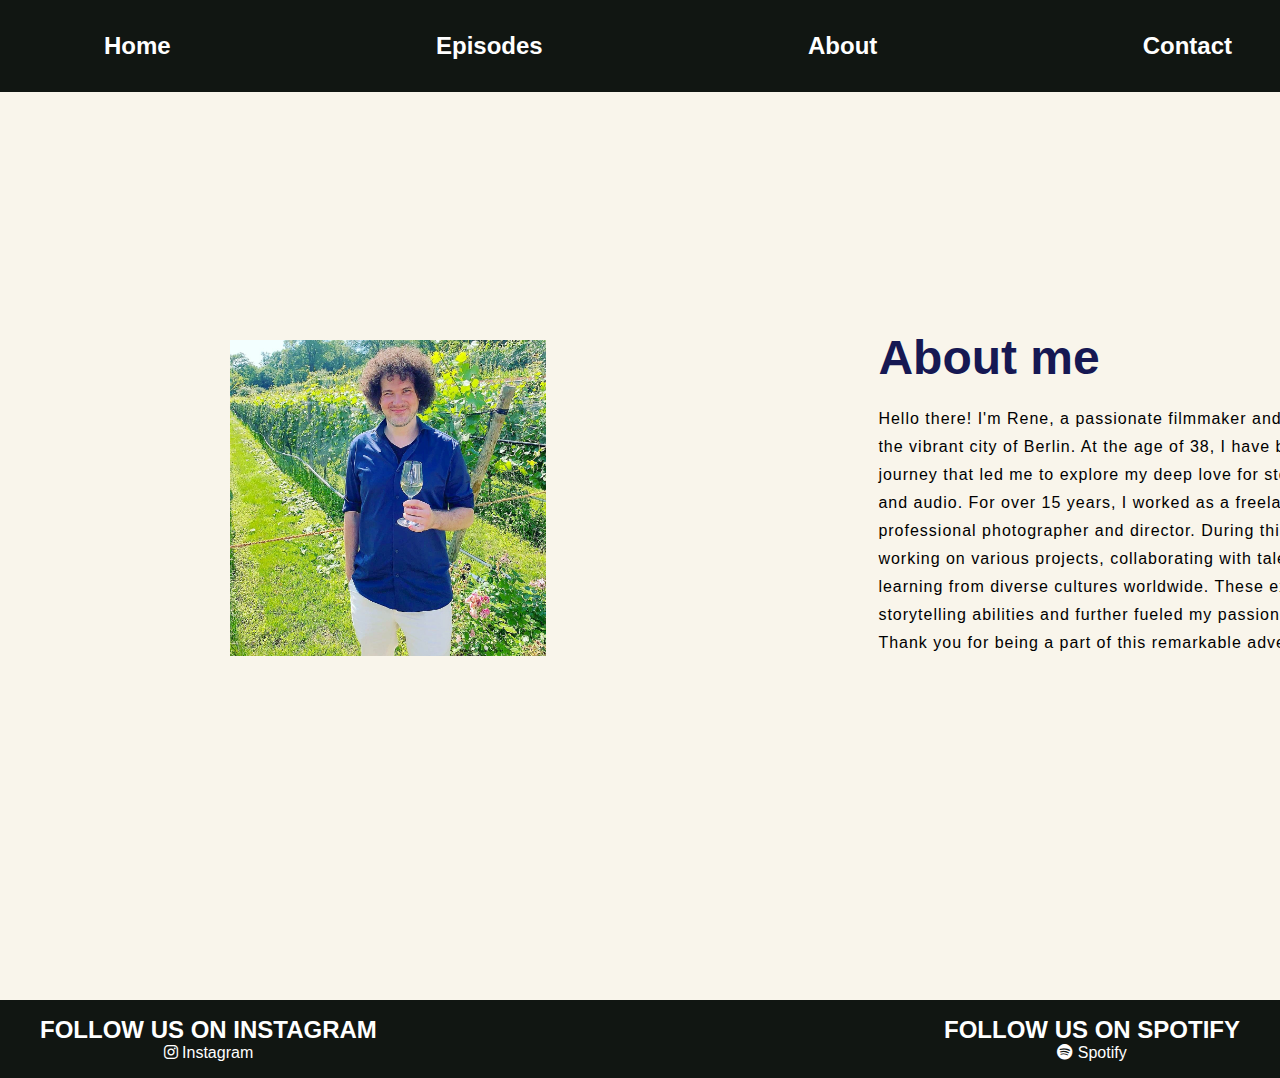
==== HTML/about.html @ 92fa5f84 "Add files via upload" ====
<!DOCTYPE html>
<html lang="en">
  <head>
    <meta charset="UTF-8" />
    <meta name="viewport" content="width=device-width, initial-scale=1.0" />
    <title>About me</title>
    <link rel="stylesheet" href="/css/general.css">
    <link rel="stylesheet" href="/css/about.css">
    <link rel="stylesheet" href="https://cdnjs.cloudflare.com/ajax/libs/font-awesome/6.0.0-beta3/css/all.min.css">
  </head>
  <body>

    <!-- Navbar -->
    <nav class="navbar">
      <div class="container">
        <ul class="nav-links">
          <li>
            <a href="/index.html">Home</a>
          </li>
          <li>
            <a href="/html/episodes.html">Episodes</a>
          </li>
          <li>
            <a href="#about">About</a>
          </li>
          <li>
            <a href="#">Contact</a>
          </li>
        </ul>
      </div>
    </nav>

    <!-- About Section -->
    <section class="about">
      <div class="rene-img"><img src="/image/rene.jpg" alt="rene" /></div>
      <div class="rene-text">
        <h1>About me</h1>
        <p>
          Hello there! I'm Rene, a passionate filmmaker and podcast creator
          based in the vibrant city of Berlin. At the age of 38, I have been on
          an incredible journey that led me to explore my deep love for
          storytelling through visuals and audio. For over 15 years, I worked as
          a freelancer, honing my skills as a professional photographer and
          director. During this time, I had the privilege of working on various
          projects, collaborating with talented individuals, and learning from
          diverse cultures worldwide. These experiences enriched my storytelling
          abilities and further fueled my passion for visual storytelling. Thank
          you for being a part of this remarkable adventure.
        </p>
      </div>
    </section>

    <!-- Footer Section -->
    <footer class="footer">
      <div class="container">
        <div class="footer-content">
          <div class="left-side">
            <p>FOLLOW US ON INSTAGRAM</p>
            <a href="https://www.instagram.com/rene_bork/" target="_blank">
              <i class="fab fa-instagram"></i> Instagram</a>
          </div>
          <div class="right-side">
            <p>FOLLOW US ON SPOTIFY</p>
            <a href="https://open.spotify.com/show/4Milxwlzs8b3gDhDCm1nlG" target="_blank">
              <i class="fab fa-spotify"></i> Spotify</a>
          </div>
        </div>
      </div>
    </footer>
  </body>
</html>
---- css/general.css ----
body {
  margin: 0;
  padding: 0;
  font-family: Arial, sans-serif;
  background-color: #f9f5eb;
} 

/* Navbar */
.navbar {
  background-color: #111612;
  padding: 1rem;
  position: fixed;
  top: 0;
  left: 0;
  width: 100%;
}
.container {
  max-width: 1200px;
  margin: 0 auto;
  padding: 0 1rem;
}
.nav-links {
  list-style: none;
  display: flex;
  justify-content: space-between;
}
.nav-links li {
  margin-right: 1rem;
}
.nav-links a {
  color: #fff;
  text-decoration: none;
  font-size: 1.5rem;
  padding: 0.5rem;
  font-weight: bold;
} 

/* Footer Section */
.footer {
  background-color: #111612;
  color: #fff;
  text-align: center;
  padding: 1rem 0;
}
.footer-content {
  display: flex;
  justify-content: space-between;
  align-items: center;
}
.footer-content p {
  font-size: 1.5rem;
  font-weight: bold;
  margin: 0;
}
.footer-content a {
  color: #fff;
  text-decoration: none;
} 

/* Responsive Styles Footer */
@media screen and (max-width: 768px) {
  .footer-content {
    flex-direction: column;
  }
}
---- css/about.css ----
/* About Section*/
.about {
  height: 100vh;
  width: 100%;
  padding: 50px 18%;
  background-color: #f9f5eb;
  display: grid;
  grid-template-columns: repeat(2, 1fr);
  align-items: center;
  gap: 1rem;
}
.rene-img img {
  height: auto;
  max-width: 100%;
  width: 50%;
}
.rene-text h1 {
  color: #161853;
  font-size: 48px;
  margin-bottom: 20px;
}
.rene-text p {
  color: #000000;
  letter-spacing: 1px;
  line-height: 28px;
  font-size: 16px;
  margin-bottom: 45px;
} 

/* Responsive Styles About Page */
@media screen and (max-width: 768px) {
  .about {
    grid-template-columns: 1fr;
    text-align: center;
  }
  .about-img img {
    margin-bottom: 2rem;
  }
  .about-text h1 {
    font-size: 36px;
  }
  .about-text p {
    font-size: 14px;
  }
}
@media screen and (max-width: 480px) {
  .about-text p {
    line-height: 24px;
  }
}
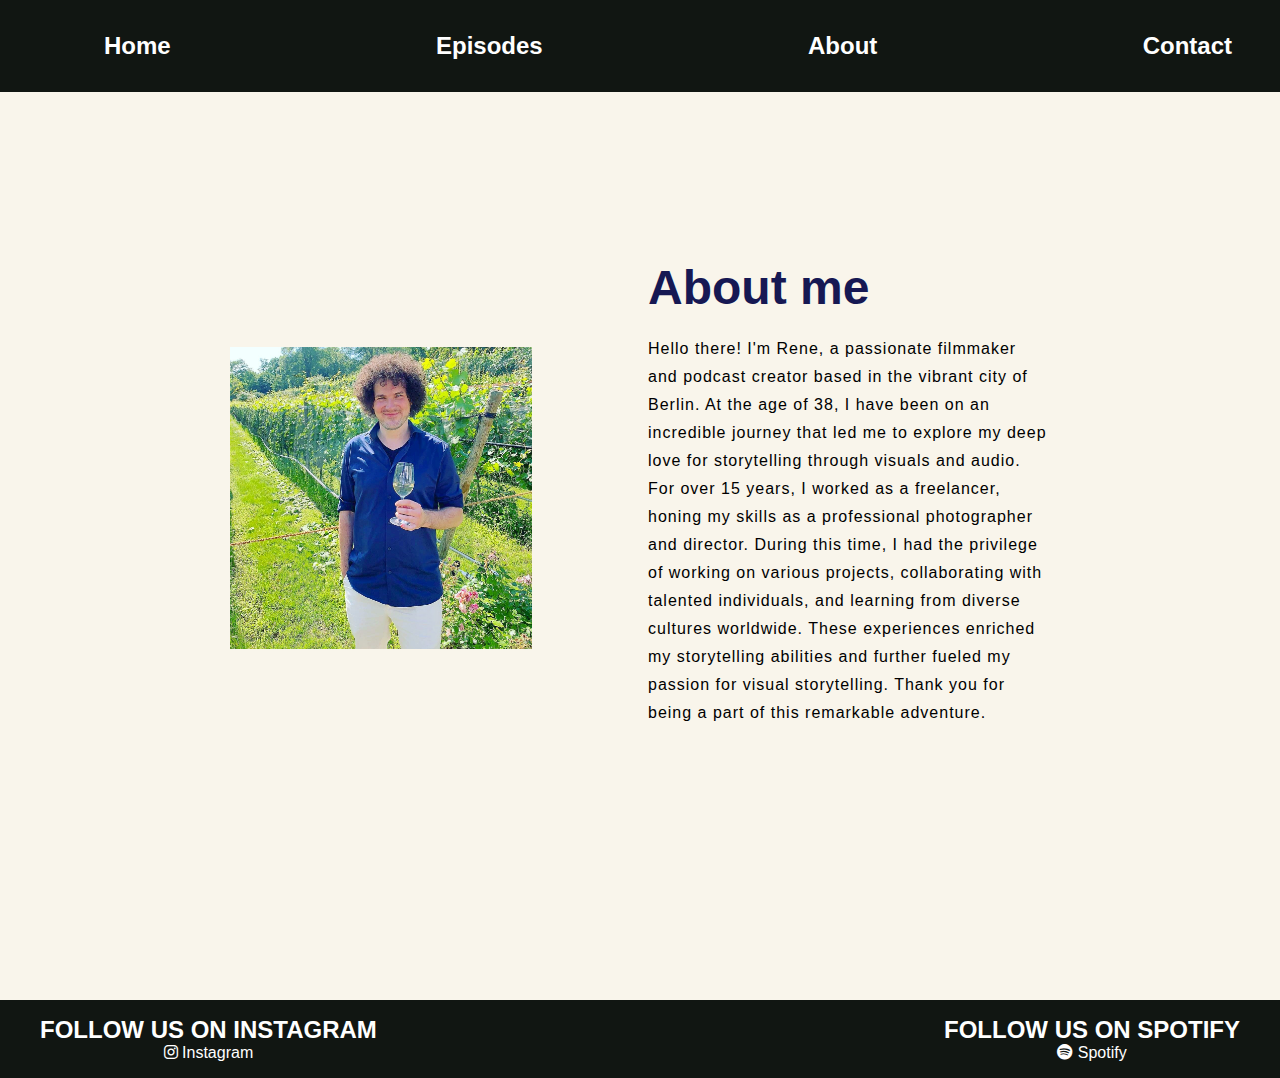
==== commit e74b543a: "changed the href" ====
--- a/HTML/about.html
+++ b/HTML/about.html
@@ -18,13 +18,13 @@
             <a href="/index.html">Home</a>
           </li>
           <li>
-            <a href="/html/episodes.html">Episodes</a>
+            <a href="/HTML/episodes.html">Episodes</a>
           </li>
           <li>
             <a href="#about">About</a>
           </li>
           <li>
-            <a href="#">Contact</a>
+            <a href="/HTML/contact.html">Contact</a>
           </li>
         </ul>
       </div>
--- a/css/general.css
+++ b/css/general.css
@@ -63,3 +63,15 @@
     flex-direction: column;
   }
 }
+/* Responsive Styles for Navbar */
+@media screen and (max-width: 768px) {
+  .nav-links {
+    flex-direction: column;
+    align-items: flex-start;
+  }
+
+  .nav-links li {
+    margin-right: 0;
+    margin-bottom: 0.5rem;
+  }
+}--- a/css/about.css
+++ b/css/about.css
@@ -1,7 +1,6 @@
 /* About Section*/
 .about {
   height: 100vh;
-  width: 100%;
   padding: 50px 18%;
   background-color: #f9f5eb;
   display: grid;
@@ -12,7 +11,7 @@
 .rene-img img {
   height: auto;
   max-width: 100%;
-  width: 50%;
+  width: 75%;
 }
 .rene-text h1 {
   color: #161853;
@@ -32,6 +31,7 @@
   .about {
     grid-template-columns: 1fr;
     text-align: center;
+    height: unset;
   }
   .about-img img {
     margin-bottom: 2rem;
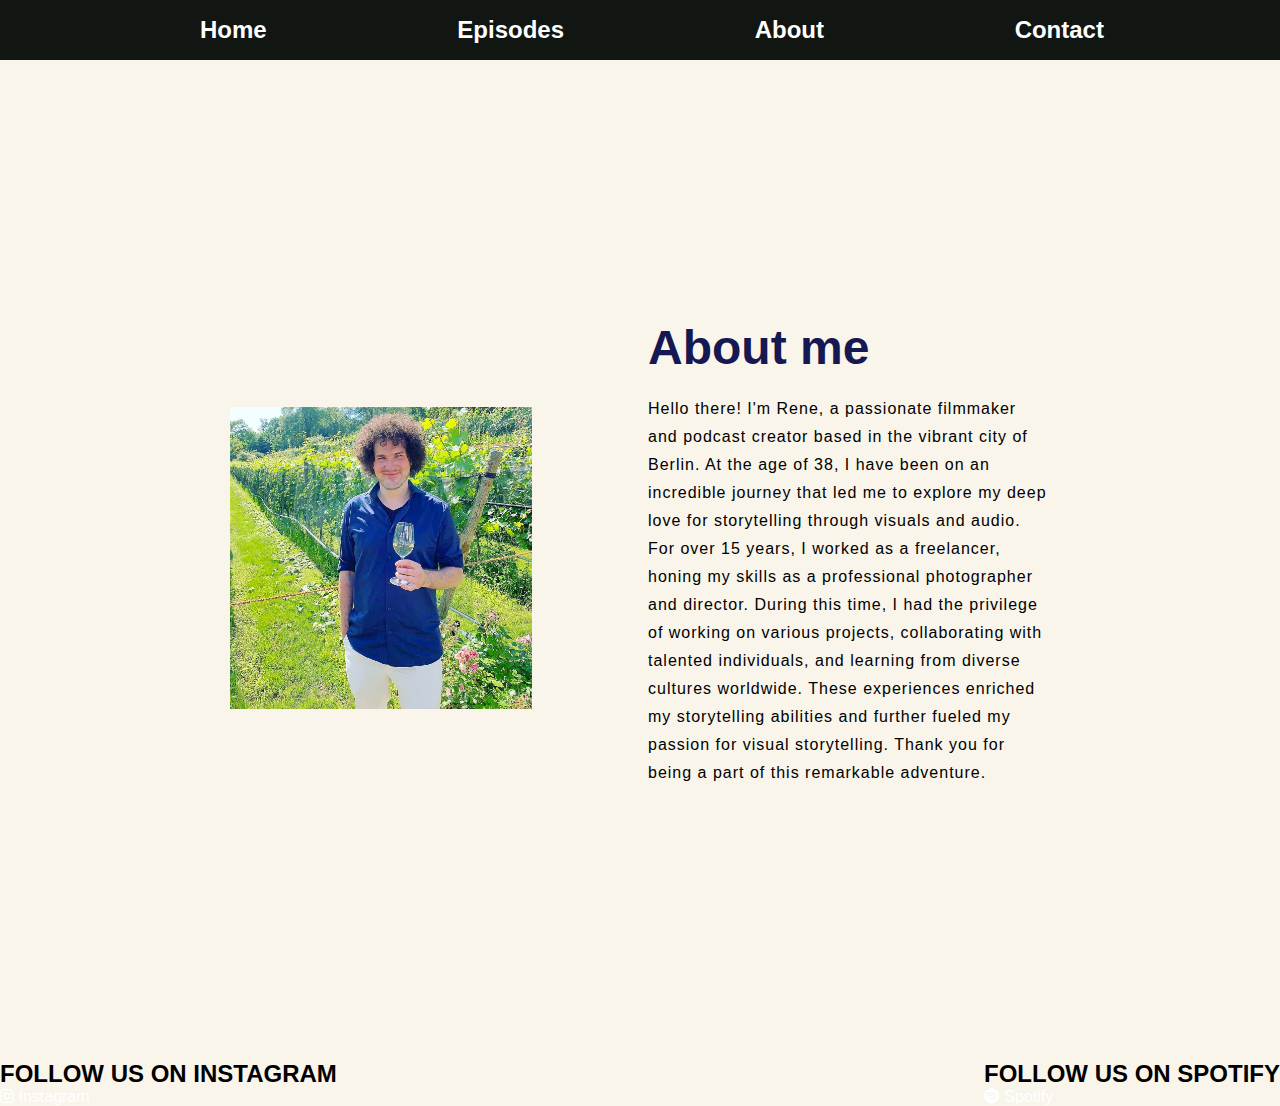
==== commit d4b48c79: "changend navbar and footer + css href" ====
--- a/HTML/about.html
+++ b/HTML/about.html
@@ -4,31 +4,29 @@
     <meta charset="UTF-8" />
     <meta name="viewport" content="width=device-width, initial-scale=1.0" />
     <title>About me</title>
-    <link rel="stylesheet" href="/css/general.css">
-    <link rel="stylesheet" href="/css/about.css">
+    <link rel="stylesheet" href="../css/general.css">
+    <link rel="stylesheet" href="../css/about.css">
     <link rel="stylesheet" href="https://cdnjs.cloudflare.com/ajax/libs/font-awesome/6.0.0-beta3/css/all.min.css">
   </head>
   <body>
 
     <!-- Navbar -->
     <nav class="navbar">
-      <div class="container">
-        <ul class="nav-links">
-          <li>
-            <a href="/index.html">Home</a>
-          </li>
-          <li>
-            <a href="/HTML/episodes.html">Episodes</a>
-          </li>
-          <li>
-            <a href="#about">About</a>
-          </li>
-          <li>
-            <a href="/HTML/contact.html">Contact</a>
-          </li>
-        </ul>
-      </div>
-    </nav>
+      <ul class="nav-links">
+        <li>
+          <a href="../index.html">Home</a>
+        </li>
+        <li>
+          <a href="../HTML/episodes.html">Episodes</a>
+        </li>
+        <li>
+          <a href="#about">About</a>
+        </li>
+        <li>
+          <a href="../HTML/contact.html">Contact</a>
+        </li>
+      </ul>
+  </nav>
 
     <!-- About Section -->
     <section class="about">
@@ -51,21 +49,19 @@
     </section>
 
     <!-- Footer Section -->
-    <footer class="footer">
-      <div class="container">
-        <div class="footer-content">
-          <div class="left-side">
-            <p>FOLLOW US ON INSTAGRAM</p>
-            <a href="https://www.instagram.com/rene_bork/" target="_blank">
-              <i class="fab fa-instagram"></i> Instagram</a>
-          </div>
-          <div class="right-side">
-            <p>FOLLOW US ON SPOTIFY</p>
-            <a href="https://open.spotify.com/show/4Milxwlzs8b3gDhDCm1nlG" target="_blank">
-              <i class="fab fa-spotify"></i> Spotify</a>
-          </div>
+    <footer id="footer">
+      <div class="footer-content">
+        <div class="left-side">
+          <p>FOLLOW US ON INSTAGRAM</p>
+          <a href="https://www.instagram.com/rene_bork/" target="_blank">
+            <i class="fab fa-instagram"></i> Instagram</a>
+        </div>
+        <div class="right-side">
+          <p>FOLLOW US ON SPOTIFY</p>
+          <a href="https://open.spotify.com/show/4Milxwlzs8b3gDhDCm1nlG" target="_blank">
+            <i class="fab fa-spotify"></i> Spotify</a>
         </div>
       </div>
-    </footer>
-  </body>
+  </footer>
+</body>
 </html>--- a/css/general.css
+++ b/css/general.css
@@ -9,21 +9,22 @@
 .navbar {
   background-color: #111612;
   padding: 1rem;
-  position: fixed;
-  top: 0;
-  left: 0;
-  width: 100%;
+  margin: 0 auto;
+}
+
+.navbar .nav-links {
+  max-width: 75%;
+  list-style: none;
+  display: flex;
+  margin: 0 auto;
+  justify-content: space-between;
 }
 .container {
   max-width: 1200px;
   margin: 0 auto;
   padding: 0 1rem;
 }
-.nav-links {
-  list-style: none;
-  display: flex;
-  justify-content: space-between;
-}
+
 .nav-links li {
   margin-right: 1rem;
 }
@@ -33,7 +34,7 @@
   font-size: 1.5rem;
   padding: 0.5rem;
   font-weight: bold;
-} 
+}
 
 /* Footer Section */
 .footer {
@@ -41,6 +42,7 @@
   color: #fff;
   text-align: center;
   padding: 1rem 0;
+  width: 100%
 }
 .footer-content {
   display: flex;
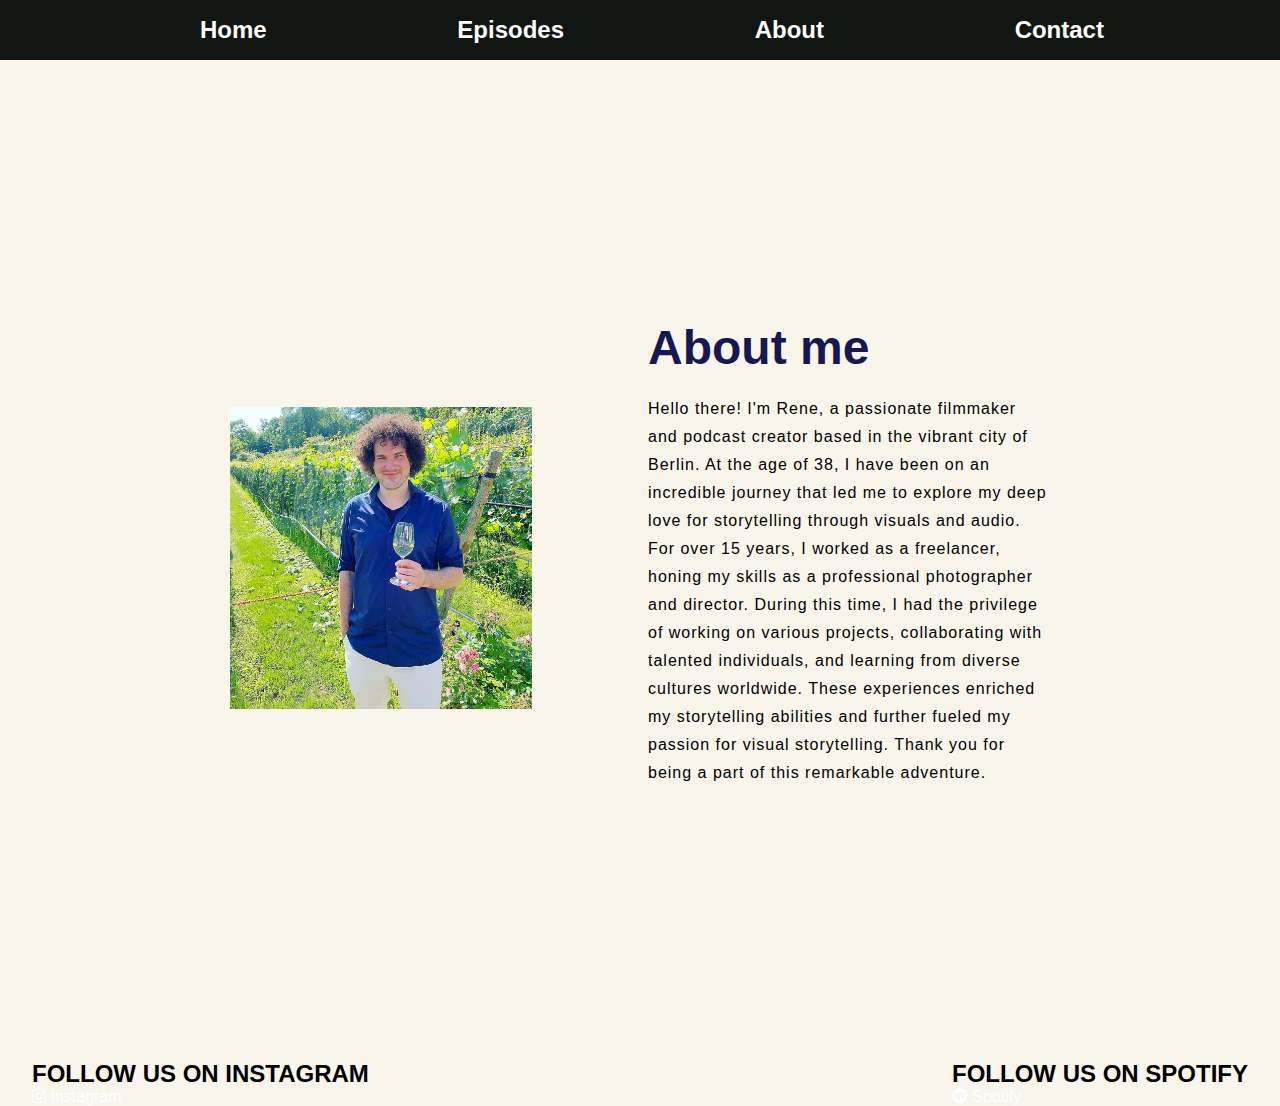
==== commit 01ec9b7d: "Update about.html" ====
--- a/HTML/about.html
+++ b/HTML/about.html
@@ -17,13 +17,13 @@
           <a href="../index.html">Home</a>
         </li>
         <li>
-          <a href="../HTML/episodes.html">Episodes</a>
+          <a href="./episodes.html">Episodes</a>
         </li>
         <li>
           <a href="#about">About</a>
         </li>
         <li>
-          <a href="../HTML/contact.html">Contact</a>
+          <a href="./contact.html">Contact</a>
         </li>
       </ul>
   </nav>
@@ -64,4 +64,4 @@
       </div>
   </footer>
 </body>
-</html>+</html>
--- a/css/general.css
+++ b/css/general.css
@@ -49,6 +49,9 @@
   justify-content: space-between;
   align-items: center;
 }
+.footer-content {
+  margin: 0 2rem;
+}
 .footer-content p {
   font-size: 1.5rem;
   font-weight: bold;
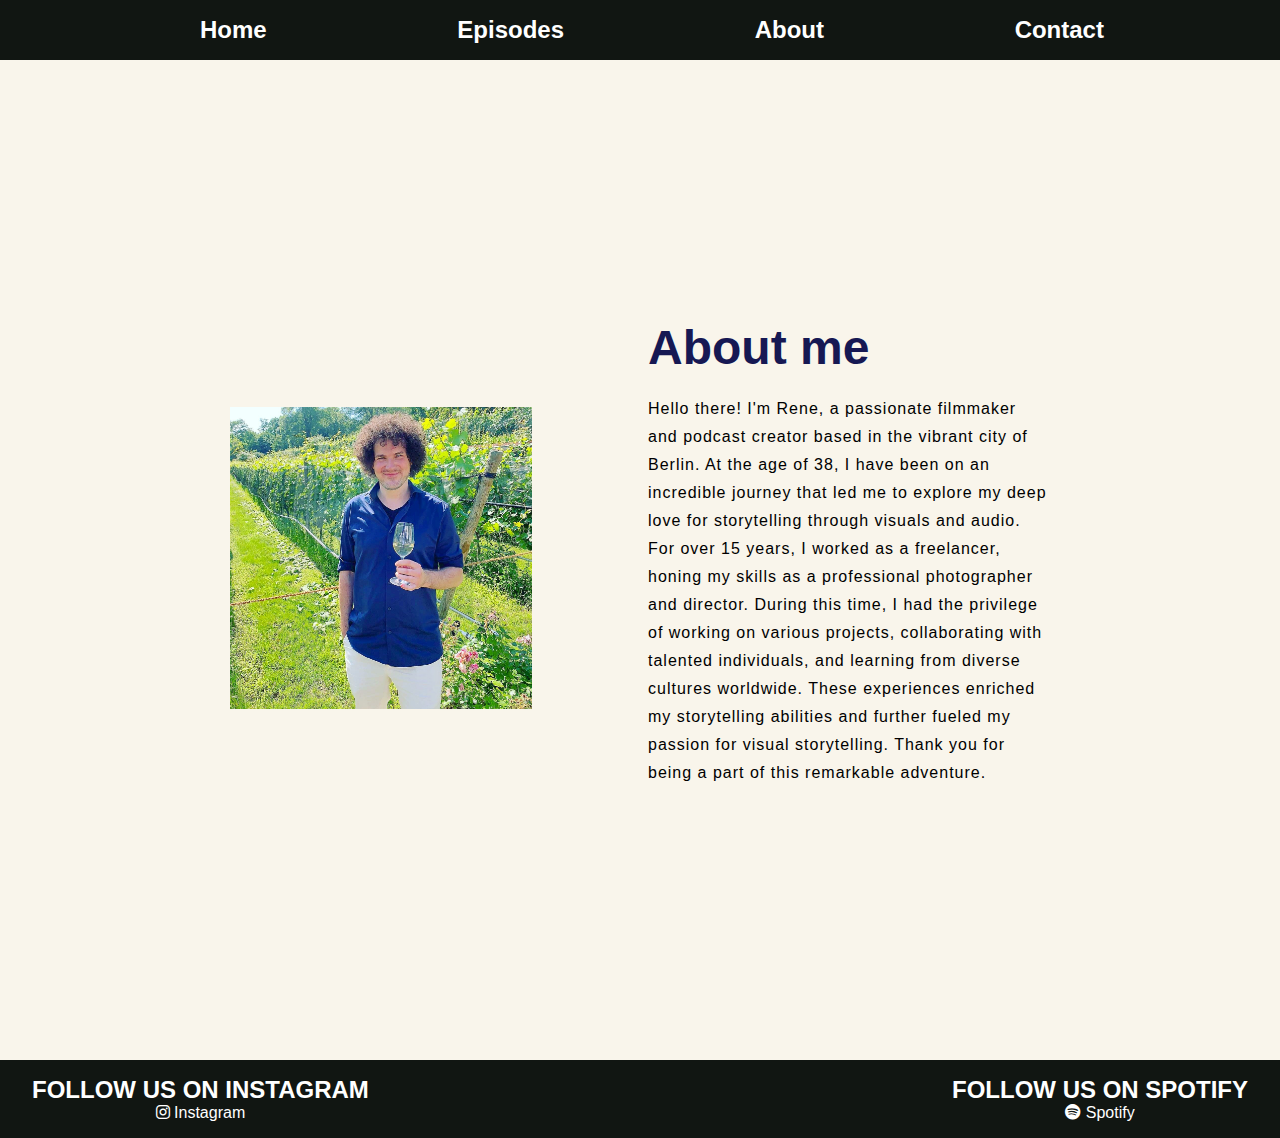
==== commit 17ab6c48: "W3 corrector Trailing slash on void elements" ====
--- a/HTML/about.html
+++ b/HTML/about.html
@@ -1,8 +1,8 @@
 <!DOCTYPE html>
 <html lang="en">
   <head>
-    <meta charset="UTF-8" />
-    <meta name="viewport" content="width=device-width, initial-scale=1.0" />
+    <meta charset="UTF-8">
+    <meta name="viewport" content="width=device-width, initial-scale=1.0">
     <title>About me</title>
     <link rel="stylesheet" href="../css/general.css">
     <link rel="stylesheet" href="../css/about.css">
@@ -30,7 +30,7 @@
 
     <!-- About Section -->
     <section class="about">
-      <div class="rene-img"><img src="/image/rene.jpg" alt="rene" /></div>
+      <div class="rene-img"><img src="../image/rene.jpg" alt="rene"></div>
       <div class="rene-text">
         <h1>About me</h1>
         <p>
--- a/css/general.css
+++ b/css/general.css
@@ -4,7 +4,19 @@
   font-family: Arial, sans-serif;
   background-color: #f9f5eb;
 } 
-
+.spotify-player {
+  display: flex;
+  flex-direction: column;
+  align-items: center;
+  margin-top: 1rem;
+}
+.spotify-player iframe {
+  width: 100%;
+  max-width: 3500px;
+  height: 380px;
+  margin-bottom: 1rem;
+  border: 0;
+}
 /* Navbar */
 .navbar {
   background-color: #111612;
@@ -37,7 +49,7 @@
 }
 
 /* Footer Section */
-.footer {
+#footer {
   background-color: #111612;
   color: #fff;
   text-align: center;
@@ -48,10 +60,9 @@
   display: flex;
   justify-content: space-between;
   align-items: center;
-}
-.footer-content {
   margin: 0 2rem;
 }
+
 .footer-content p {
   font-size: 1.5rem;
   font-weight: bold;
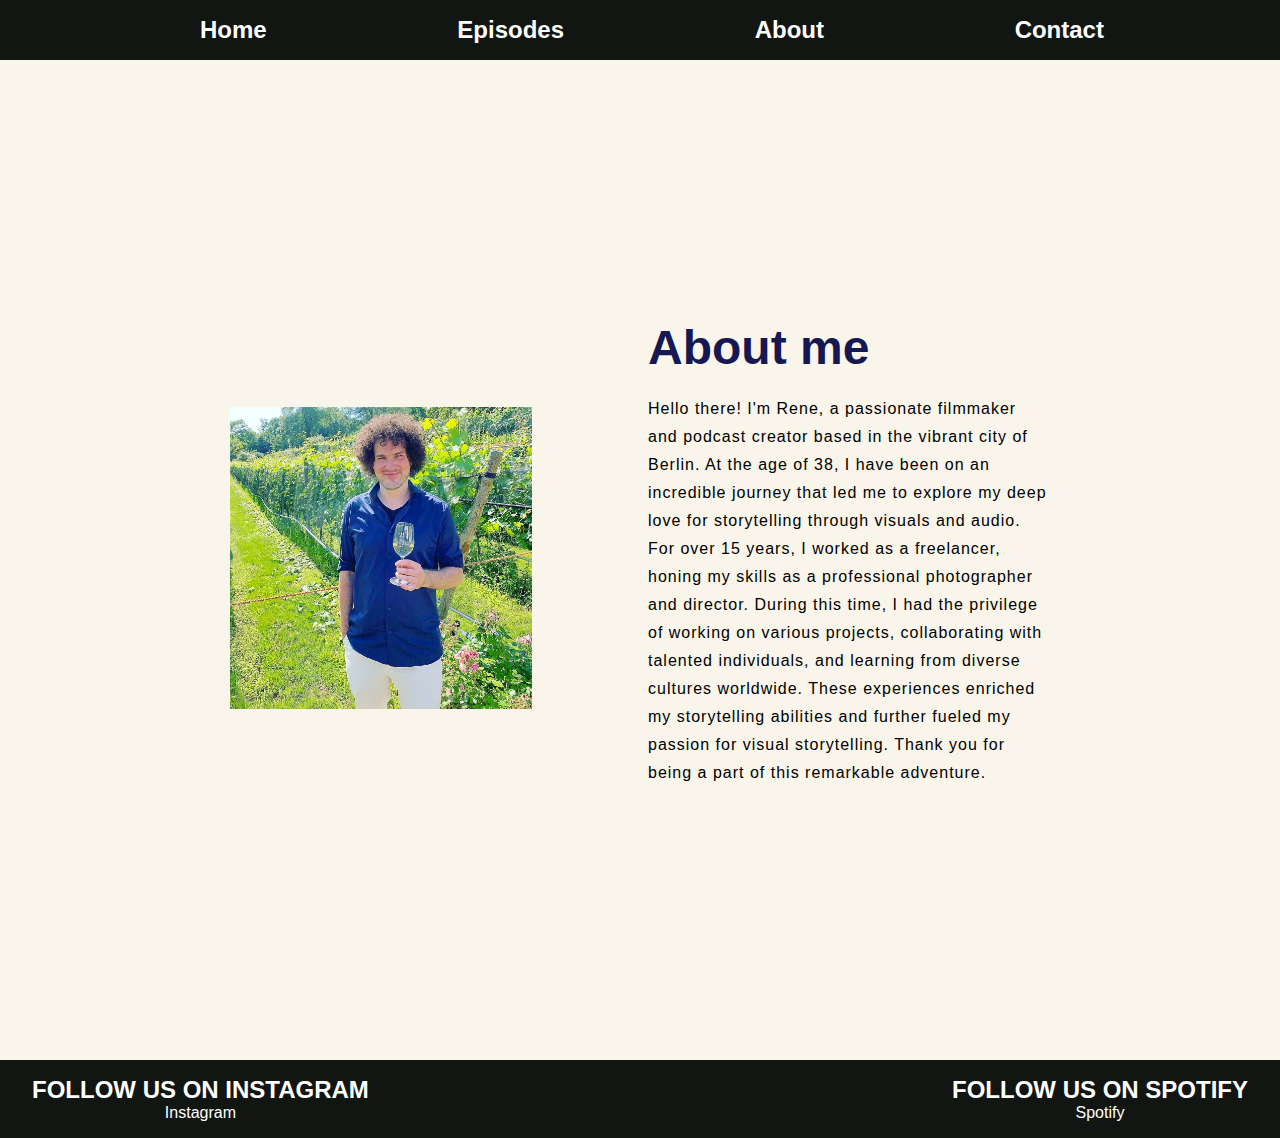
==== commit d20a7f81: "Jigsaw correction fonts" ====
--- a/HTML/about.html
+++ b/HTML/about.html
@@ -6,7 +6,6 @@
     <title>About me</title>
     <link rel="stylesheet" href="../css/general.css">
     <link rel="stylesheet" href="../css/about.css">
-    <link rel="stylesheet" href="https://cdnjs.cloudflare.com/ajax/libs/font-awesome/6.0.0-beta3/css/all.min.css">
   </head>
   <body>
 
